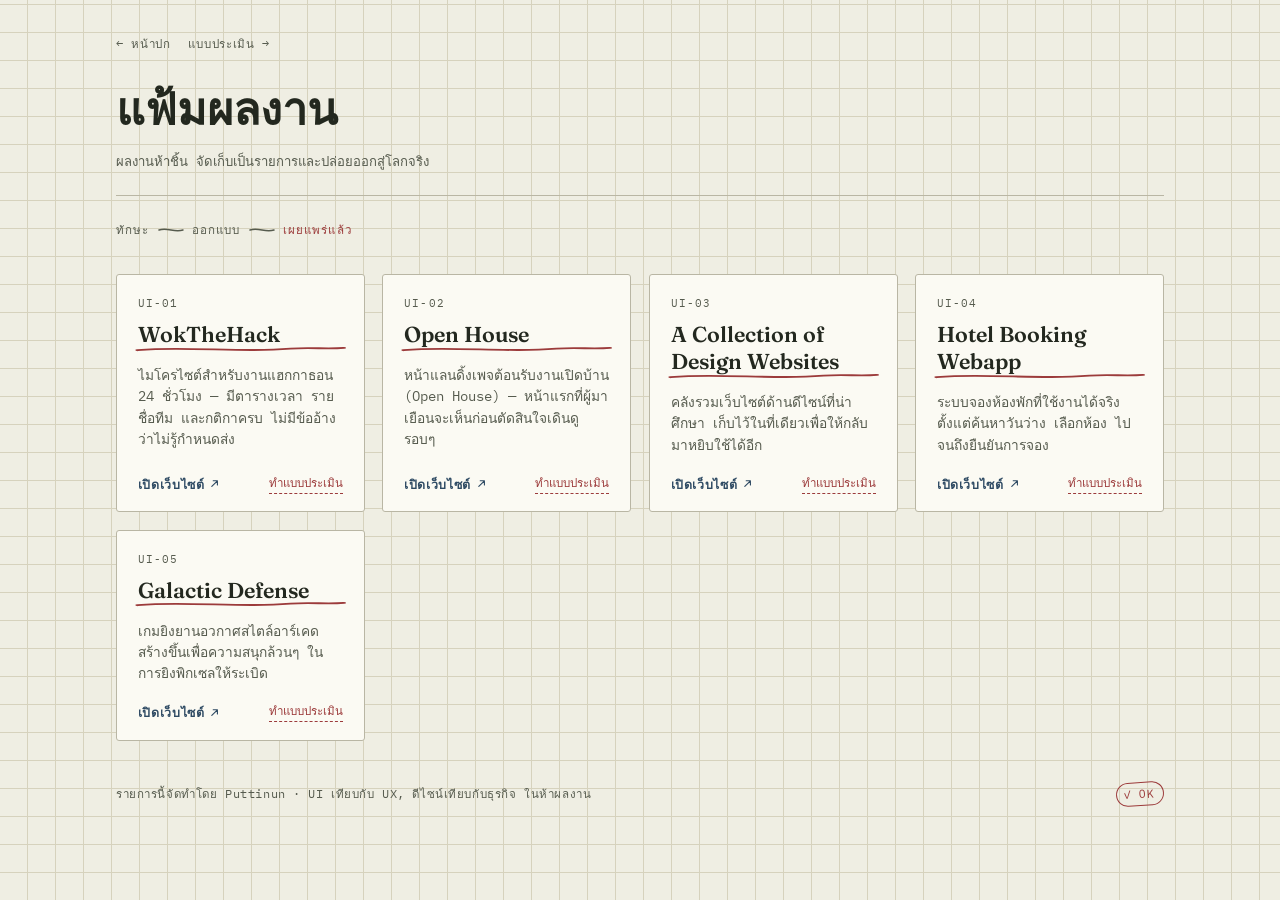
==== archive.html @ 66fb3805 "Add files via upload" ====
<!DOCTYPE html>
<html lang="th">
<head>
<meta charset="UTF-8">
<meta name="viewport" content="width=device-width, initial-scale=1">
<title>แฟ้มผลงาน — Puttinun</title>
<link rel="preconnect" href="https://fonts.googleapis.com">
<link rel="preconnect" href="https://fonts.gstatic.com" crossorigin>
<link href="https://fonts.googleapis.com/css2?family=Fraunces:opsz,wght@9..144,400..700&family=IBM+Plex+Mono:wght@400;500;600&family=Caveat:wght@500;600&display=swap" rel="stylesheet">
<link rel="stylesheet" href="style.css">
</head>
<body>

<div class="page-shell">
  <div class="top-nav">
    <a href="index.html" class="nav-link">← หน้าปก</a>
    <a href="evaluate.html" class="nav-link">แบบประเมิน →</a>
  </div>
  <div class="archive-top">
    <div>
      <h2>แฟ้มผลงาน</h2>
      <div class="sub">ผลงานห้าชิ้น จัดเก็บเป็นรายการและปล่อยออกสู่โลกจริง</div>
    </div>
  </div>

  <div class="journey" aria-hidden="true">
    <span>ทักษะ</span>
    <svg width="26" height="10" viewBox="0 0 26 10"><path d="M1,5 C10,2 16,8 25,5" stroke="currentColor" stroke-width="1.5" fill="none" stroke-linecap="round"/></svg>
    <span>ออกแบบ</span>
    <svg width="26" height="10" viewBox="0 0 26 10"><path d="M1,5 C10,2 16,8 25,5" stroke="currentColor" stroke-width="1.5" fill="none" stroke-linecap="round"/></svg>
    <span class="current">เผยแพร่แล้ว</span>
  </div>

  <div class="grid">

    <article class="card">
      <div class="card-no">UI-01</div>
      <h3>WokTheHack
        <svg viewBox="0 0 120 14" preserveAspectRatio="none" aria-hidden="true"><path d="M2,8 C30,3 60,11 88,6 C100,4 108,7 118,5"/></svg>
      </h3>
      <p>ไมโครไซต์สำหรับงานแฮกกาธอน 24 ชั่วโมง — มีตารางเวลา รายชื่อทีม และกติกาครบ ไม่มีข้ออ้างว่าไม่รู้กำหนดส่ง</p>
      <div class="card-actions">
        <a class="open-site" href="https://kriangkri-code.github.io/WokTheHack/" target="_blank" rel="noopener">
          เปิดเว็บไซต์
          <svg viewBox="0 0 16 16" aria-hidden="true"><path d="M4 12 L12 4 M6 4 H12 V10" stroke="currentColor" stroke-width="1.6" fill="none" stroke-linecap="round" stroke-linejoin="round"/></svg>
        </a>
        <a class="eval-link" href="evaluate.html?site=ui01">ทำแบบประเมิน</a>
      </div>
    </article>

    <article class="card">
      <div class="card-no">UI-02</div>
      <h3>Open House
        <svg viewBox="0 0 120 14" preserveAspectRatio="none" aria-hidden="true"><path d="M2,8 C30,3 60,11 88,6 C100,4 108,7 118,5"/></svg>
      </h3>
      <p>หน้าแลนดิ้งเพจต้อนรับงานเปิดบ้าน (Open House) — หน้าแรกที่ผู้มาเยือนจะเห็นก่อนตัดสินใจเดินดูรอบๆ</p>
      <div class="card-actions">
        <a class="open-site" href="https://kriangkri-code.github.io/openhouse/" target="_blank" rel="noopener">
          เปิดเว็บไซต์
          <svg viewBox="0 0 16 16" aria-hidden="true"><path d="M4 12 L12 4 M6 4 H12 V10" stroke="currentColor" stroke-width="1.6" fill="none" stroke-linecap="round" stroke-linejoin="round"/></svg>
        </a>
        <a class="eval-link" href="evaluate.html?site=ui02">ทำแบบประเมิน</a>
      </div>
    </article>

    <article class="card">
      <div class="card-no">UI-03</div>
      <h3>A Collection of Design Websites
        <svg viewBox="0 0 120 14" preserveAspectRatio="none" aria-hidden="true"><path d="M2,8 C30,3 60,11 88,6 C100,4 108,7 118,5"/></svg>
      </h3>
      <p>คลังรวมเว็บไซต์ด้านดีไซน์ที่น่าศึกษา เก็บไว้ในที่เดียวเพื่อให้กลับมาหยิบใช้ได้อีก</p>
      <div class="card-actions">
        <a class="open-site" href="https://kriangkri-code.github.io/a-collection-of-design-websites/" target="_blank" rel="noopener">
          เปิดเว็บไซต์
          <svg viewBox="0 0 16 16" aria-hidden="true"><path d="M4 12 L12 4 M6 4 H12 V10" stroke="currentColor" stroke-width="1.6" fill="none" stroke-linecap="round" stroke-linejoin="round"/></svg>
        </a>
        <a class="eval-link" href="evaluate.html?site=ui03">ทำแบบประเมิน</a>
      </div>
    </article>

    <article class="card">
      <div class="card-no">UI-04</div>
      <h3>Hotel Booking Webapp
        <svg viewBox="0 0 120 14" preserveAspectRatio="none" aria-hidden="true"><path d="M2,8 C30,3 60,11 88,6 C100,4 108,7 118,5"/></svg>
      </h3>
      <p>ระบบจองห้องพักที่ใช้งานได้จริง ตั้งแต่ค้นหาวันว่าง เลือกห้อง ไปจนถึงยืนยันการจอง</p>
      <div class="card-actions">
        <a class="open-site" href="https://kriangkri-code.github.io/Hotel-Booking-Webapp/" target="_blank" rel="noopener">
          เปิดเว็บไซต์
          <svg viewBox="0 0 16 16" aria-hidden="true"><path d="M4 12 L12 4 M6 4 H12 V10" stroke="currentColor" stroke-width="1.6" fill="none" stroke-linecap="round" stroke-linejoin="round"/></svg>
        </a>
        <a class="eval-link" href="evaluate.html?site=ui04">ทำแบบประเมิน</a>
      </div>
    </article>

    <article class="card">
      <div class="card-no">UI-05</div>
      <h3>Galactic Defense
        <svg viewBox="0 0 120 14" preserveAspectRatio="none" aria-hidden="true"><path d="M2,8 C30,3 60,11 88,6 C100,4 108,7 118,5"/></svg>
      </h3>
      <p>เกมยิงยานอวกาศสไตล์อาร์เคด สร้างขึ้นเพื่อความสนุกล้วนๆ ในการยิงพิกเซลให้ระเบิด</p>
      <div class="card-actions">
        <a class="open-site" href="https://kriangkri-code.github.io/GALACTIC-DEFENSE/" target="_blank" rel="noopener">
          เปิดเว็บไซต์
          <svg viewBox="0 0 16 16" aria-hidden="true"><path d="M4 12 L12 4 M6 4 H12 V10" stroke="currentColor" stroke-width="1.6" fill="none" stroke-linecap="round" stroke-linejoin="round"/></svg>
        </a>
        <a class="eval-link" href="evaluate.html?site=ui05">ทำแบบประเมิน</a>
      </div>
    </article>

  </div>

  <div class="archive-foot">
    <span>รายการนี้จัดทำโดย Puttinun · UI เทียบกับ UX, ดีไซน์เทียบกับธุรกิจ ในห้าผลงาน</span>
    <span class="ok-stamp">✓ OK</span>
  </div>
</div>

</body>
</html>
---- style.css ----
:root {
  --paper: #efeee3;
  --grid: #d6d2bd;
  --ink: #23281f;
  --ink-soft: #565b4e;
  --ink-blue: #2e4a63;
  --marker-red: #9c3b3b;
  --card: #fbfaf3;
  --card-border: #b9b6a4;
}
@media (prefers-color-scheme: dark) {
  :root {
    --paper: #1b1d16;
    --grid: #2b2d23;
    --ink: #ece8da;
    --ink-soft: #b3b09e;
    --ink-blue: #8fb2cf;
    --marker-red: #d98787;
    --card: #23251d;
    --card-border: #46493a;
  }
}
* { box-sizing: border-box; }
html { height: 100%; }
body {
  margin: 0;
  min-height: 100%;
  background:
    repeating-linear-gradient(0deg, transparent, transparent 27px, var(--grid) 27px, var(--grid) 28px),
    repeating-linear-gradient(90deg, transparent, transparent 27px, var(--grid) 27px, var(--grid) 28px),
    var(--paper);
  color: var(--ink);
  font-family: "IBM Plex Mono", monospace;
  -webkit-font-smoothing: antialiased;
}
a { color: inherit; }
h1, h2, h3, .headline { font-family: "Fraunces", serif; font-weight: 600; margin: 0; }
.scribble { font-family: "Caveat", cursive; }

/* ---------- COVER ---------- */
.cover-page {
  min-height: 100vh;
  display: flex;
  align-items: center;
  justify-content: center;
  padding: 6vh 1.25rem;
  position: relative;
  overflow: hidden;
}
.margin-note {
  position: fixed;
  left: 0.6rem;
  top: 50%;
  transform: translateY(-50%) rotate(-90deg);
  transform-origin: left center;
  font-size: 0.95rem;
  color: var(--ink-soft);
  letter-spacing: 0.02em;
  white-space: nowrap;
  opacity: 0.75;
  pointer-events: none;
}
.stamp-corner {
  position: fixed;
  top: 0.9rem;
  right: 1rem;
  font-size: 0.7rem;
  letter-spacing: 0.08em;
  color: var(--ink-soft);
  text-align: right;
  line-height: 1.5;
}
.index-card {
  background: var(--card);
  border: 1.5px solid var(--card-border);
  border-radius: 3px;
  max-width: 34rem;
  width: 100%;
  padding: clamp(1.75rem, 5vw, 3rem);
  text-align: center;
  position: relative;
}
.index-card::before {
  content: "";
  position: absolute;
  inset: 8px;
  border: 1px dashed var(--card-border);
  border-radius: 2px;
  pointer-events: none;
}
.eyebrow {
  font-size: 0.72rem;
  letter-spacing: 0.14em;
  color: var(--ink-soft);
  margin-bottom: 1.6rem;
}
.name-wrap { position: relative; display: inline-block; margin: 0 auto 1.1rem; }
.name-wrap h1 { font-size: clamp(2.6rem, 9vw, 4rem); line-height: 1; padding: 0.35em 0.5em; color: var(--ink); }
.name-wrap svg {
  position: absolute; inset: -14% -8%; width: 116%; height: 128%;
  stroke: var(--ink-blue); stroke-width: 3; fill: none; stroke-linecap: round;
}
.cover-sub { font-size: 1.35rem; color: var(--ink-soft); margin: 0 0 2.1rem; }
.open-btn {
  appearance: none;
  display: inline-block;
  border: 1.5px solid var(--ink-blue);
  background: transparent;
  color: var(--ink-blue);
  font-family: "IBM Plex Mono", monospace;
  font-weight: 600;
  font-size: 0.85rem;
  letter-spacing: 0.08em;
  padding: 0.85em 1.6em;
  border-radius: 2px;
  cursor: pointer;
  text-decoration: none;
  transition: background 0.15s ease, color 0.15s ease;
}
.open-btn:hover, .open-btn:focus-visible { background: var(--ink-blue); color: var(--card); }
.open-btn:disabled { opacity: 0.55; cursor: not-allowed; }
.open-btn:focus-visible { outline: 2px solid var(--marker-red); outline-offset: 3px; }

/* ---------- SHARED PAGE SHELL ---------- */
.page-shell { min-height: 100vh; padding: 2.2rem 1.25rem 3rem; max-width: 68rem; margin: 0 auto; }
.top-nav { display: flex; gap: 1.1rem; margin-bottom: 1.1rem; flex-wrap: wrap; }
.nav-link {
  font-size: 0.72rem; letter-spacing: 0.06em; color: var(--ink-soft);
  text-decoration: none; padding-bottom: 2px; border-bottom: 1px solid transparent;
  font-family: "IBM Plex Mono", monospace;
}
.nav-link:hover { color: var(--marker-red); border-color: var(--marker-red); }

.archive-top {
  display: flex; flex-wrap: wrap; align-items: flex-end; justify-content: space-between; gap: 1rem;
  border-bottom: 1.5px solid var(--card-border); padding-bottom: 1.4rem; margin-bottom: 1.6rem;
}
.archive-top h2 { font-size: clamp(2rem, 6vw, 2.8rem); }
.archive-top .sub { color: var(--ink-soft); font-size: 0.82rem; margin-top: 0.4rem; max-width: 34rem; }

.journey {
  display: flex; align-items: center; gap: 0.5rem; flex-wrap: wrap;
  font-size: 0.72rem; letter-spacing: 0.1em; color: var(--ink-soft); margin-bottom: 2.2rem;
}
.journey svg { flex: none; }
.journey span.current { color: var(--marker-red); }

.grid { display: grid; grid-template-columns: repeat(auto-fill, minmax(15.5rem, 1fr)); gap: 1.1rem; }
.card {
  background: var(--card); border: 1.5px solid var(--card-border); border-radius: 3px;
  padding: 1.3rem 1.3rem 1.1rem; display: flex; flex-direction: column;
  transition: border-color 0.15s ease, transform 0.15s ease;
}
.card:hover, .card:focus-within { border-color: var(--marker-red); transform: translateY(-3px); }
.card-no { font-size: 0.7rem; letter-spacing: 0.1em; color: var(--ink-soft); margin-bottom: 0.7rem; }
.card h3 { font-size: 1.35rem; margin: 0 0 0.15rem; position: relative; display: inline-block; }
.card h3 svg {
  position: absolute; left: -2%; right: -2%; bottom: -0.28em; width: 104%; height: 0.5em;
  stroke: var(--marker-red); stroke-width: 2.5; fill: none; stroke-linecap: round;
}
.card p { font-size: 0.86rem; line-height: 1.55; color: var(--ink-soft); margin: 0.9rem 0 1.1rem; flex: 1; }
.card-actions { display: flex; align-items: center; justify-content: space-between; flex-wrap: wrap; gap: 0.6rem 1rem; }
.card a.open-site {
  font-size: 0.78rem; font-weight: 600; letter-spacing: 0.05em; color: var(--ink-blue);
  text-decoration: none; display: inline-flex; align-items: center; gap: 0.4em; white-space: nowrap;
}
.card a.open-site:hover { color: var(--marker-red); }
.card a.open-site svg { width: 0.9em; height: 0.9em; }
.eval-link {
  font-size: 0.72rem; color: var(--marker-red); text-decoration: none;
  border-bottom: 1px dashed var(--marker-red); padding-bottom: 1px; white-space: nowrap;
  font-family: "IBM Plex Mono", monospace;
}
.eval-link:hover { color: var(--ink-blue); border-color: var(--ink-blue); }

.archive-foot {
  margin-top: 2.6rem; display: flex; align-items: center; justify-content: space-between;
  flex-wrap: wrap; gap: 1rem; color: var(--ink-soft); font-size: 0.72rem; letter-spacing: 0.05em;
}
.ok-stamp {
  display: inline-flex; align-items: center; gap: 0.4em; color: var(--marker-red);
  border: 1.5px solid var(--marker-red); border-radius: 999px; padding: 0.3em 0.8em 0.3em 0.6em;
  transform: rotate(-4deg);
}

/* ---------- EVALUATION PAGE ---------- */
.tabs { display: flex; flex-wrap: wrap; gap: 0.55rem; margin-bottom: 1.8rem; }
.tab {
  font-family: "IBM Plex Mono", monospace; font-size: 0.72rem; letter-spacing: 0.03em;
  padding: 0.6em 0.95em; border: 1.5px solid var(--card-border); border-radius: 2px;
  background: var(--card); color: var(--ink-soft); cursor: pointer;
}
.tab:hover { border-color: var(--marker-red); color: var(--marker-red); }
.tab.active { border-color: var(--ink-blue); color: var(--ink-blue); }

.eval-body { display: grid; grid-template-columns: 1.15fr 1fr; gap: 1.8rem; align-items: start; }
@media (max-width: 44rem) { .eval-body { grid-template-columns: 1fr; } }

.eval-site-info {
  display: flex; justify-content: space-between; align-items: baseline; flex-wrap: wrap; gap: 0.6rem;
  font-size: 1.25rem; border-bottom: 1.5px solid var(--card-border); padding-bottom: 0.7rem; margin-bottom: 1.2rem;
}
.eval-site-info a {
  font-family: "IBM Plex Mono", monospace; font-weight: 600; font-size: 0.75rem;
  color: var(--ink-blue); text-decoration: none; white-space: nowrap;
}
.eval-site-info a:hover { color: var(--marker-red); }

.field { display: block; margin-bottom: 1.15rem; font-size: 0.82rem; }
.field > span { display: block; margin-bottom: 0.4rem; color: var(--ink-soft); }
.field input, .field textarea {
  width: 100%; font-family: inherit; font-size: 0.88rem; padding: 0.6em 0.7em;
  border: 1.5px solid var(--card-border); border-radius: 2px; background: var(--card); color: var(--ink);
  resize: vertical;
}
.field input:focus, .field textarea:focus { outline: 2px solid var(--marker-red); outline-offset: 2px; }

.rubric-row { margin-bottom: 1.05rem; }
.rubric-label { display: block; font-size: 0.8rem; color: var(--ink-soft); margin-bottom: 0.5rem; }
.rating { display: flex; gap: 0.5rem; }
.rate-btn {
  width: 2.15rem; height: 2.15rem; border-radius: 50%; border: 1.5px solid var(--card-border);
  background: var(--card); color: var(--ink-soft); font-family: "IBM Plex Mono", monospace;
  font-weight: 600; font-size: 0.82rem; cursor: pointer;
}
.rate-btn:hover { border-color: var(--ink-blue); color: var(--ink-blue); }
.rate-btn:focus-visible { outline: 2px solid var(--marker-red); outline-offset: 2px; }
.rate-btn.selected { border-color: var(--marker-red); background: var(--marker-red); color: var(--card); }

.eval-msg { margin-top: 0.85rem; font-size: 0.78rem; color: var(--ink-soft); min-height: 1.1em; }
.eval-msg.error { color: var(--marker-red); }
.eval-note { font-size: 0.72rem; color: var(--ink-soft); margin: -0.4rem 0 1.4rem; line-height: 1.6; }

.results { border: 1.5px solid var(--card-border); border-radius: 3px; padding: 1.25rem 1.35rem; background: var(--card); }
.results-head { display: flex; justify-content: space-between; align-items: baseline; margin-bottom: 1.1rem; gap: 0.6rem; flex-wrap: wrap; }
.results-head h3 { font-size: 1.05rem; }
.results-head span { font-size: 0.75rem; color: var(--ink-soft); }
.score-row { margin-bottom: 0.8rem; }
.score-row-top { display: flex; justify-content: space-between; gap: 0.6rem; font-size: 0.78rem; color: var(--ink-soft); margin-bottom: 0.3rem; }
.score-bar { height: 6px; background: var(--grid); border-radius: 99px; overflow: hidden; }
.score-bar > i { display: block; height: 100%; background: var(--ink-blue); }
.comment-list { margin-top: 1.3rem; border-top: 1px dashed var(--card-border); padding-top: 1rem; max-height: 17rem; overflow-y: auto; }
.comment-item { margin-bottom: 0.9rem; font-size: 0.8rem; }
.comment-item .who { color: var(--ink-soft); font-size: 0.7rem; letter-spacing: 0.04em; margin-bottom: 0.2rem; }
.comment-item p { margin: 0; line-height: 1.5; }
.no-comments { color: var(--ink-soft); font-size: 0.8rem; margin: 0; }

@media (prefers-reduced-motion: reduce) {
  .card, .open-btn { transition: none; }
}
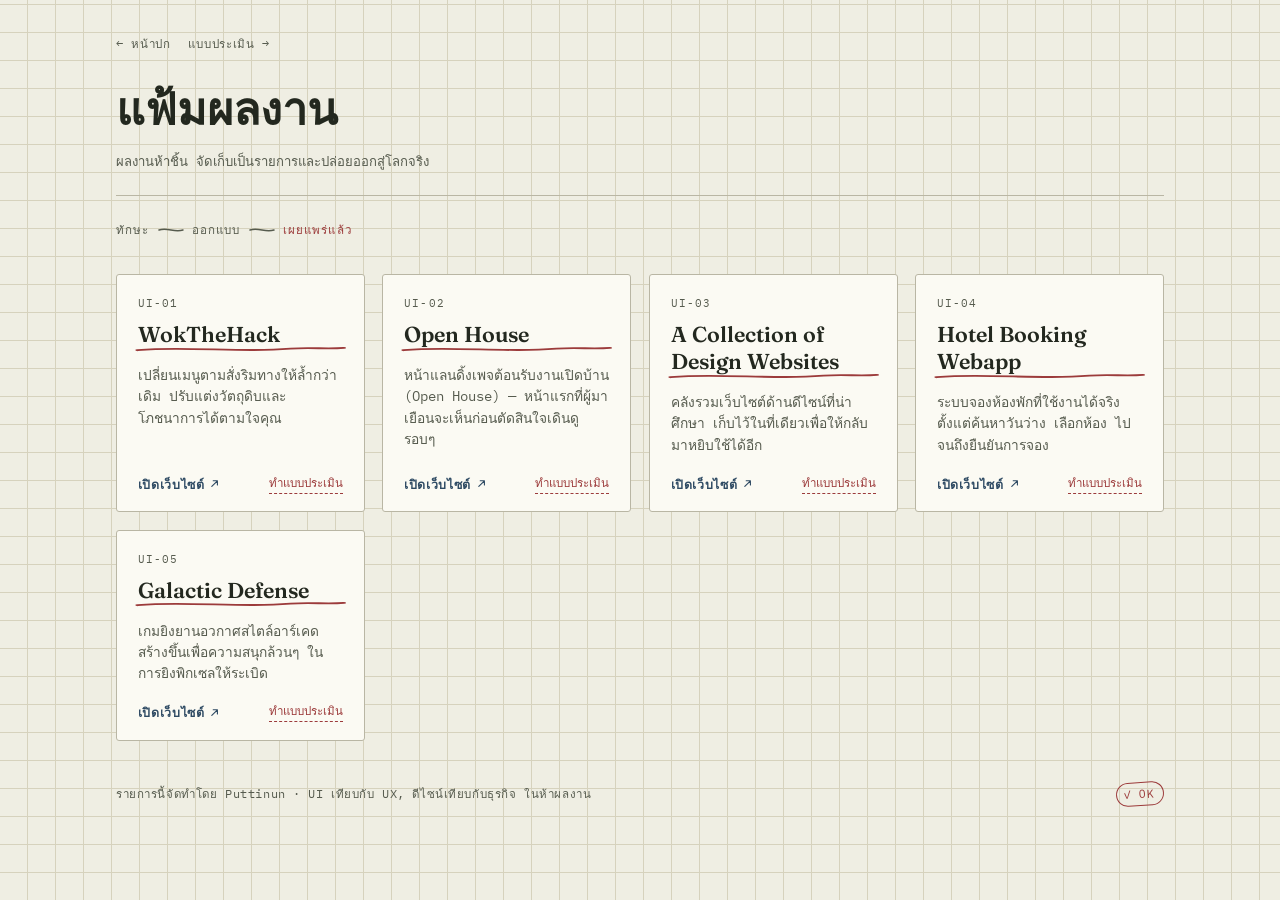
==== commit 388a8015: "Update archive.html" ====
--- a/archive.html
+++ b/archive.html
@@ -38,7 +38,7 @@
       <h3>WokTheHack
         <svg viewBox="0 0 120 14" preserveAspectRatio="none" aria-hidden="true"><path d="M2,8 C30,3 60,11 88,6 C100,4 108,7 118,5"/></svg>
       </h3>
-      <p>ไมโครไซต์สำหรับงานแฮกกาธอน 24 ชั่วโมง — มีตารางเวลา รายชื่อทีม และกติกาครบ ไม่มีข้ออ้างว่าไม่รู้กำหนดส่ง</p>
+      <p>เปลี่ยนเมนูตามสั่งริมทางให้ล้ำกว่าเดิม ปรับแต่งวัตถุดิบและโภชนาการได้ตามใจคุณ</p>
       <div class="card-actions">
         <a class="open-site" href="https://kriangkri-code.github.io/WokTheHack/" target="_blank" rel="noopener">
           เปิดเว็บไซต์
